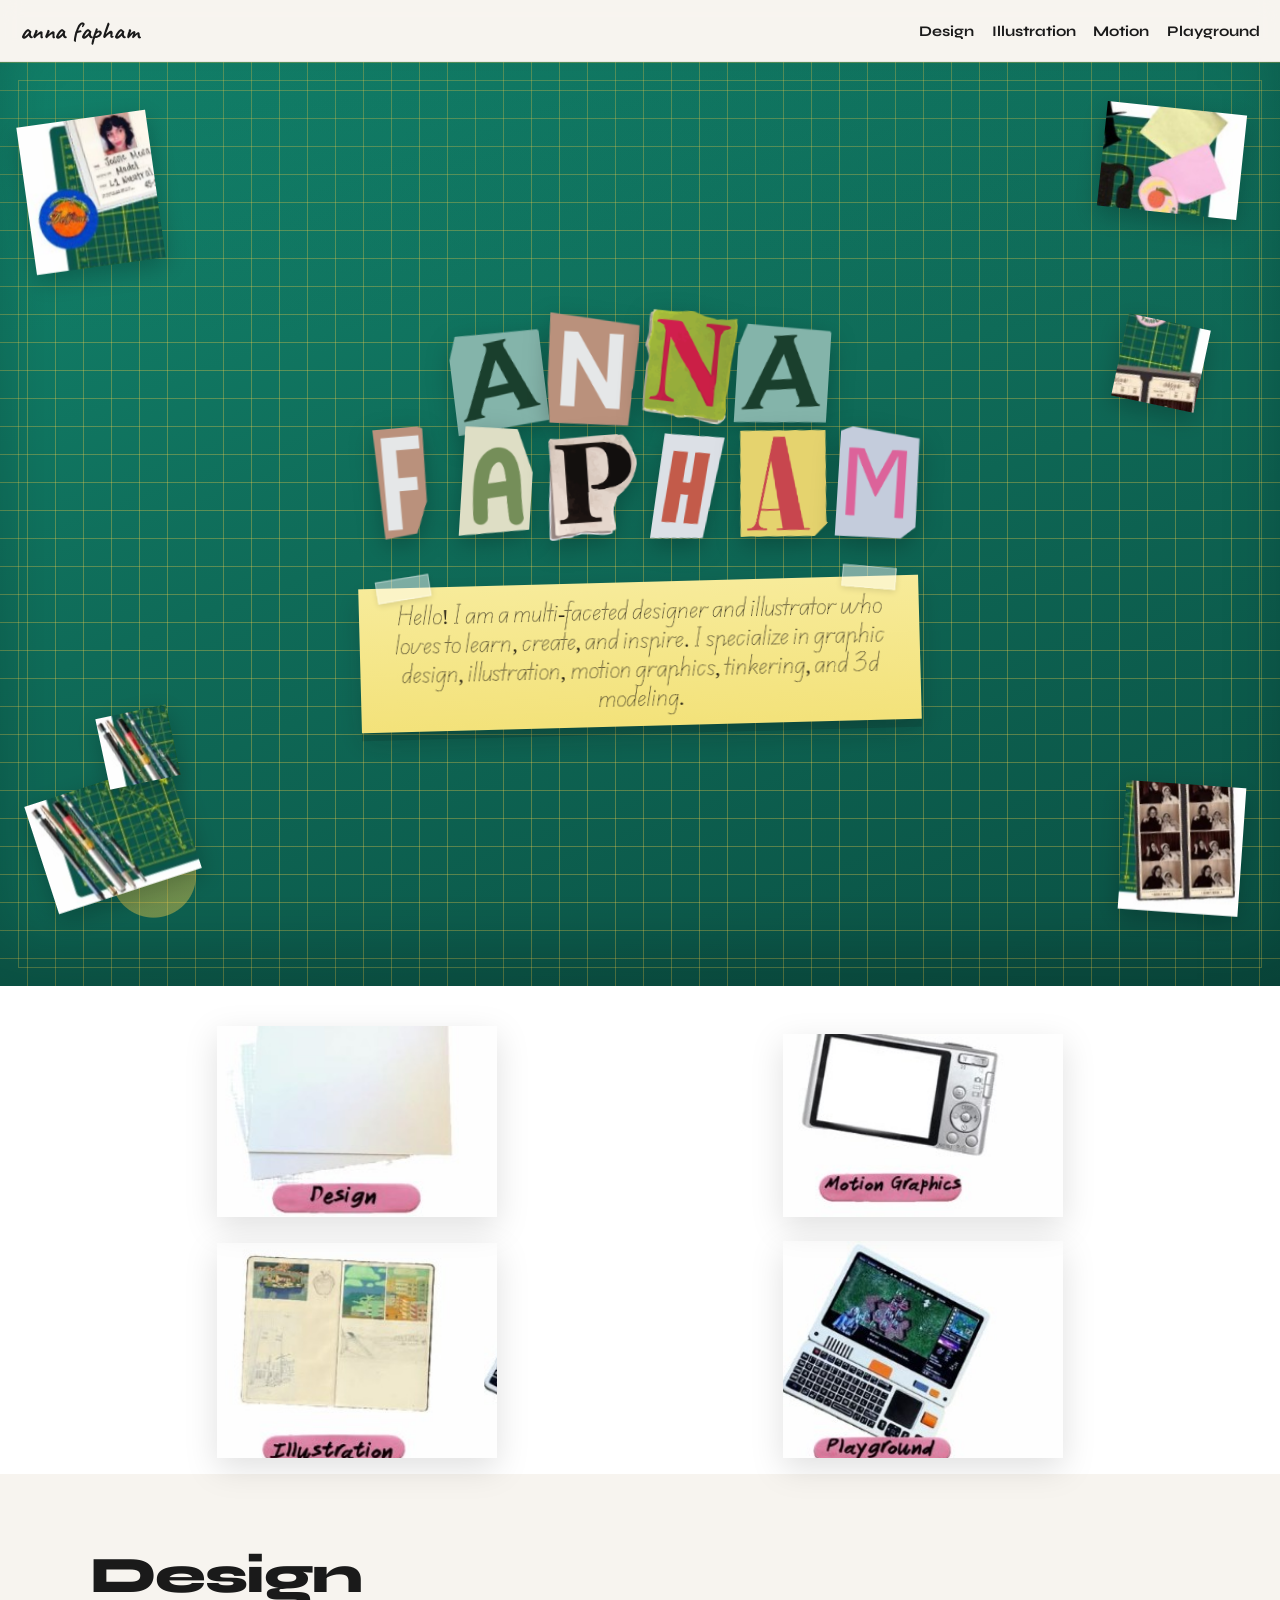
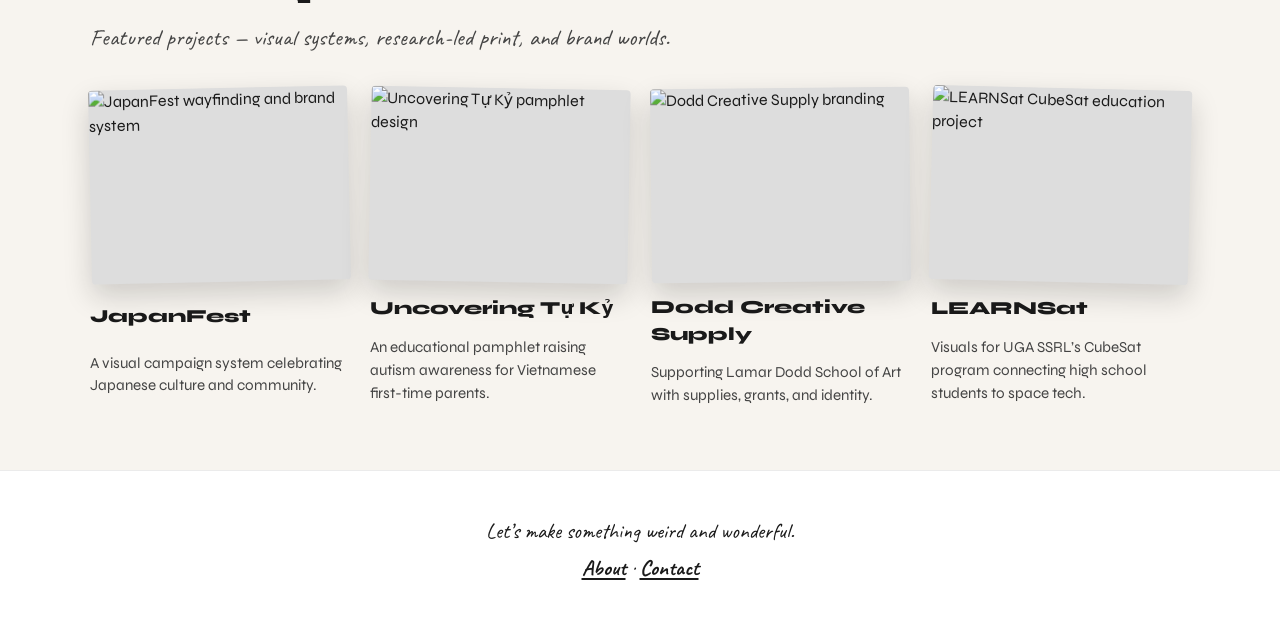
==== index.html @ a3bc03bc "Initial draft of Anna Fapham portfolio redesign Co-authored-by: Cursor <cursoragent@cursor.com>" ====
<!DOCTYPE html>
<html lang="en">
  <head>
    <meta charset="UTF-8" />
    <meta name="viewport" content="width=device-width, initial-scale=1" />
    <title>Anna Fapham — Portfolio</title>
    <meta
      name="description"
      content="Anna Fapham — multidisciplinary designer and illustrator. Graphic design, illustration, motion graphics, and playful experiments."
    />
    <link rel="stylesheet" href="css/styles.css" />
  </head>
  <body>
    <header class="site-nav">
      <a class="site-nav__mark" href="index.html">anna fapham</a>
      <nav aria-label="Primary">
        <ul class="site-nav__links">
          <li><a href="#design">Design</a></li>
          <li><a href="illustration.html">Illustration</a></li>
          <li><a href="motion.html">Motion</a></li>
          <li><a href="playground.html">Playground</a></li>
        </ul>
      </nav>
    </header>

    <main>
      <section class="hero" aria-label="Introduction">
        <div class="hero__mat" aria-hidden="true"></div>

        <div class="prop prop--badge" data-depth="0.04">
          <img src="assets/props/badge.png" alt="" />
        </div>
        <div class="prop prop--stickies" data-depth="0.06">
          <img src="assets/props/sticky-notes.png" alt="" />
        </div>
        <div class="prop prop--peach" data-depth="0.08">
          <img src="assets/props/peach-sticker.png" alt="" />
        </div>
        <div class="prop prop--pens" data-depth="0.05">
          <img src="assets/props/pens.png" alt="" />
        </div>
        <div class="prop prop--delfino" data-depth="0.07">
          <img src="assets/props/delfino-sticker.png" alt="" />
        </div>
        <div class="prop prop--photos" data-depth="0.05">
          <img src="assets/props/photostrips.png" alt="" />
        </div>

        <div class="hero__inner">
          <h1 class="scrap-name" aria-label="Anna Fapham">
            <span class="scrap-name__word" aria-hidden="true">
              <img data-letter="a" src="assets/name-scraps/letters_a-01.png" alt="" />
              <img data-letter="n" src="assets/name-scraps/letters_n-09.png" alt="" />
              <img data-letter="n" src="assets/name-scraps/letters_n-10.png" alt="" />
              <img data-letter="a" src="assets/name-scraps/letters_a-02.png" alt="" />
            </span>
            <span class="scrap-name__word" aria-hidden="true">
              <img data-letter="f" src="assets/name-scraps/letters_f-33.png" alt="" />
              <img data-letter="a" src="assets/name-scraps/letters_a-03.png" alt="" />
              <img data-letter="p" src="assets/name-scraps/letters_p-17.png" alt="" />
              <img data-letter="h" src="assets/name-scraps/letters_h-25.png" alt="" />
              <img data-letter="a" src="assets/name-scraps/letters_a-05.png" alt="" />
              <img data-letter="m" src="assets/name-scraps/letters_m-41.png" alt="" />
            </span>
          </h1>

          <p class="tag-strip">
            Hello! I am a multi-faceted designer and illustrator who loves to learn,
            create, and inspire. I specialize in graphic design, illustration,
            motion graphics, tinkering, and 3d modeling.
          </p>
        </div>
      </section>

      <nav class="object-nav" aria-label="Explore work">
        <div class="object-nav__grid">
          <a class="object-link" href="#design">
            <img src="assets/nav/design-papers.png" alt="Design" />
          </a>
          <a class="object-link" href="motion.html">
            <img src="assets/nav/motion-camera.png" alt="Motion Graphics" />
          </a>
          <a class="object-link" href="illustration.html">
            <img src="assets/nav/illustration-sketchbook.png" alt="Illustration" />
          </a>
          <a class="object-link" href="playground.html">
            <img src="assets/nav/playground-device.png" alt="Playground" />
          </a>
        </div>
      </nav>

      <section class="section" id="design">
        <div class="section__inner">
          <h2 class="section__title">Design</h2>
          <p class="section__lede">
            Featured projects — visual systems, research-led print, and brand worlds.
          </p>

          <div class="project-grid">
            <article class="project">
              <a
                class="project__media"
                href="https://annafaapham.com/work/japanfest"
                target="_blank"
                rel="noopener"
              >
                <img
                  src="https://annafaapham.com/images/organized/home/landingpics/japanfest-wayfinding-home.png"
                  alt="JapanFest wayfinding and brand system"
                />
              </a>
              <h3 class="project__title">JapanFest</h3>
              <p class="project__blurb">
                A visual campaign system celebrating Japanese culture and community.
              </p>
            </article>

            <article class="project">
              <a
                class="project__media"
                href="https://annafaapham.com/work/uncoveringtuky"
                target="_blank"
                rel="noopener"
              >
                <img
                  src="https://annafaapham.com/images/organized/home/landingpics/uncoveringtuky.jpg"
                  alt="Uncovering Tự Kỷ pamphlet design"
                />
              </a>
              <h3 class="project__title">Uncovering Tự Kỷ</h3>
              <p class="project__blurb">
                An educational pamphlet raising autism awareness for Vietnamese
                first-time parents.
              </p>
            </article>

            <article class="project">
              <a
                class="project__media"
                href="https://annafaapham.com/work/doddcreativesupply"
                target="_blank"
                rel="noopener"
              >
                <img
                  src="https://annafaapham.com/images/organized/home/landingpics/doddcreativesupply.jpg"
                  alt="Dodd Creative Supply branding"
                />
              </a>
              <h3 class="project__title">Dodd Creative Supply</h3>
              <p class="project__blurb">
                Supporting Lamar Dodd School of Art with supplies, grants, and
                identity.
              </p>
            </article>

            <article class="project">
              <a
                class="project__media"
                href="https://annafaapham.com/work/learnsat"
                target="_blank"
                rel="noopener"
              >
                <img
                  src="https://annafaapham.com/images/organized/home/landingpics/learnsat.png"
                  alt="LEARNSat CubeSat education project"
                />
              </a>
              <h3 class="project__title">LEARNSat</h3>
              <p class="project__blurb">
                Visuals for UGA SSRL’s CubeSat program connecting high school
                students to space tech.
              </p>
            </article>
          </div>
        </div>
      </section>
    </main>

    <footer class="footer">
      <p>Let’s make something weird and wonderful.</p>
      <p>
        <a href="https://annafaapham.com/about">About</a>
        ·
        <a href="https://annafaapham.com/#">Contact</a>
      </p>
    </footer>

    <script src="js/main.js"></script>
  </body>
</html>
---- css/styles.css ----
@import url("https://fonts.googleapis.com/css2?family=Caveat:wght@500;700&family=Edu+AU+VIC+WA+NT+Dots:wght@400;700&family=Syne:wght@500;700;800&display=swap");

:root {
  --mat: #0f6b58;
  --mat-deep: #0a5043;
  --mat-line: #e8c84a;
  --ink: #1a1a1a;
  --paper: #f7f4ef;
  --pink: #f4a7c1;
  --pink-deep: #e889ab;
  --tape: #f3e27a;
  --shadow: rgba(20, 20, 20, 0.18);
  --max: 1100px;
}

*,
*::before,
*::after {
  box-sizing: border-box;
}

html {
  scroll-behavior: smooth;
}

body {
  margin: 0;
  color: var(--ink);
  background: var(--paper);
  font-family: "Syne", system-ui, sans-serif;
  line-height: 1.5;
  overflow-x: hidden;
}

img {
  max-width: 100%;
  display: block;
}

a {
  color: inherit;
  text-decoration: none;
}

.site-nav {
  position: sticky;
  top: 0;
  z-index: 40;
  display: flex;
  align-items: center;
  justify-content: space-between;
  gap: 1rem;
  padding: 0.75rem 1.25rem;
  background: rgba(247, 244, 239, 0.88);
  backdrop-filter: blur(10px);
  border-bottom: 1px solid rgba(0, 0, 0, 0.06);
}

.site-nav__mark {
  font-family: "Caveat", cursive;
  font-size: 1.55rem;
  font-weight: 700;
  letter-spacing: 0.02em;
}

.site-nav__links {
  display: flex;
  flex-wrap: wrap;
  gap: 0.85rem 1.1rem;
  list-style: none;
  margin: 0;
  padding: 0;
  font-size: 0.92rem;
  font-weight: 700;
}

.site-nav__links a {
  position: relative;
}

.site-nav__links a::after {
  content: "";
  position: absolute;
  left: 0;
  bottom: -2px;
  width: 100%;
  height: 2px;
  background: var(--pink);
  transform: scaleX(0);
  transform-origin: left;
  transition: transform 0.25s ease;
}

.site-nav__links a:hover::after,
.site-nav__links a[aria-current="page"]::after {
  transform: scaleX(1);
}

/* —— Hero / cutting mat —— */
.hero {
  position: relative;
  min-height: min(92vh, 920px);
  padding: 2.5rem 1.25rem 3.5rem;
  overflow: hidden;
  isolation: isolate;
}

.hero__mat {
  position: absolute;
  inset: 0;
  z-index: -2;
  background:
    linear-gradient(180deg, rgba(10, 80, 67, 0.12), transparent 30%),
    repeating-linear-gradient(
      0deg,
      transparent 0,
      transparent 27px,
      rgba(232, 200, 74, 0.35) 27px,
      rgba(232, 200, 74, 0.35) 28px
    ),
    repeating-linear-gradient(
      90deg,
      transparent 0,
      transparent 27px,
      rgba(232, 200, 74, 0.35) 27px,
      rgba(232, 200, 74, 0.35) 28px
    ),
    radial-gradient(circle at 12% 88%, rgba(232, 200, 74, 0.45) 0 42px, transparent 43px),
    linear-gradient(160deg, #12856d 0%, var(--mat) 45%, var(--mat-deep) 100%);
  box-shadow: inset 0 -40px 60px rgba(0, 0, 0, 0.18);
}

.hero__mat::before {
  content: "";
  position: absolute;
  inset: 18px;
  border: 1px solid rgba(232, 200, 74, 0.28);
  pointer-events: none;
}

.hero__inner {
  position: relative;
  max-width: var(--max);
  margin: 0 auto;
  min-height: inherit;
  display: grid;
  align-content: center;
  gap: 1.75rem;
}

.scrap-name {
  display: flex;
  flex-wrap: wrap;
  justify-content: center;
  align-items: flex-end;
  gap: 0.15rem 0.35rem;
  max-width: 920px;
  margin: 0 auto;
  padding: 0.5rem;
  /* Reserve space so scrap swaps never shove the sticky note */
  min-height: clamp(72px, 14vw, 130px);
  contain: layout;
}

.scrap-name__word {
  display: flex;
  align-items: flex-end;
  gap: 0.2rem;
}

@keyframes scrap-flash {
  0% {
    transform: rotate(calc(var(--tilt, 0deg) - 7deg)) translateY(calc(var(--y, 0px) + 4px))
      scale(0.96) skewX(-3deg);
  }
  40% {
    transform: rotate(calc(var(--tilt, 0deg) + 5deg)) translateY(calc(var(--y, 0px) - 3px))
      scale(1.03) skewX(2deg);
  }
  100% {
    transform: rotate(var(--tilt, 0deg)) translateY(var(--y, 0px)) scale(1) skewX(0deg);
  }
}

.scrap-name img {
  width: clamp(46px, 9vw, 92px);
  height: clamp(56px, 11vw, 110px);
  object-fit: contain;
  object-position: center bottom;
  flex: 0 0 auto;
  transform: rotate(var(--tilt, 0deg)) translateY(var(--y, 0px));
  filter: drop-shadow(0 8px 12px rgba(0, 0, 0, 0.25));
  cursor: default;
  user-select: none;
  backface-visibility: hidden;
}

.scrap-name img.is-flashing {
  animation: scrap-flash 0.4s cubic-bezier(0.22, 1.15, 0.36, 1);
}

.scrap-name img:hover,
.scrap-name img:focus-visible {
  animation: none;
  transform: rotate(calc(var(--tilt, 0deg) * -1.4)) translateY(-10px) scale(1.08);
  transition: transform 0.35s cubic-bezier(0.22, 1, 0.36, 1);
  z-index: 2;
}

.scrap-name img:nth-child(odd) {
  --tilt: -4deg;
}
.scrap-name img:nth-child(even) {
  --tilt: 3.5deg;
}
.scrap-name__word:first-child img:nth-child(1) {
  --tilt: -7deg;
  --y: 6px;
}
.scrap-name__word:first-child img:nth-child(3) {
  --tilt: 6deg;
  --y: -4px;
}
.scrap-name__word:last-child img:nth-child(1) {
  --tilt: -5deg;
}
.scrap-name__word:last-child img:nth-child(4) {
  --tilt: 8deg;
  --y: 5px;
}

.tag-strip {
  width: min(560px, 92%);
  margin: 0.5rem auto 0;
  padding: 0.85rem 1.15rem;
  background:
    linear-gradient(180deg, #f7eb9a, var(--tape));
  color: #2a2416;
  font-family: "Edu AU VIC WA NT Dots", cursive;
  font-size: clamp(1.05rem, 2.2vw, 1.35rem);
  font-weight: 400;
  line-height: 1.35;
  text-align: center;
  /* Own GPU layer so letter swaps don't re-rasterize / blur this text */
  transform: rotate(-1.5deg) translateZ(0);
  backface-visibility: hidden;
  isolation: isolate;
  -webkit-font-smoothing: antialiased;
  box-shadow: 0 8px 0 rgba(0, 0, 0, 0.12), 0 12px 24px var(--shadow);
  position: relative;
  z-index: 2;
}

.tag-strip::before,
.tag-strip::after {
  content: "";
  position: absolute;
  top: -10px;
  width: 54px;
  height: 22px;
  background: rgba(255, 255, 255, 0.45);
  border: 1px solid rgba(255, 255, 255, 0.35);
  box-shadow: 0 2px 6px rgba(0, 0, 0, 0.12);
}

.tag-strip::before {
  left: 18px;
  transform: rotate(-8deg);
}

.tag-strip::after {
  right: 22px;
  transform: rotate(6deg);
}

.prop {
  position: absolute;
  pointer-events: none;
  z-index: 1;
  filter: drop-shadow(0 8px 12px rgba(0, 0, 0, 0.22));
  transform: translate3d(var(--tx, 0px), var(--ty, 0px), 0) rotate(var(--rot, 0deg));
  transition: transform 0.4s ease-out;
  will-change: transform;
}

.prop img {
  width: 100%;
  height: auto;
}

.prop--badge {
  top: 6%;
  left: 2%;
  width: clamp(72px, 14vw, 130px);
  --rot: -8deg;
}

.prop--stickies {
  top: 5%;
  right: 3%;
  width: clamp(80px, 15vw, 140px);
  --rot: 6deg;
}

.prop--peach {
  top: 28%;
  right: 6%;
  width: clamp(48px, 9vw, 84px);
  --rot: 12deg;
}

.prop--pens {
  bottom: 10%;
  left: 3%;
  width: clamp(90px, 16vw, 150px);
  --rot: -18deg;
}

.prop--photos {
  bottom: 8%;
  right: 3%;
  width: clamp(70px, 13vw, 120px);
  --rot: 4deg;
}

.prop--delfino {
  bottom: 22%;
  left: 8%;
  width: clamp(44px, 8vw, 72px);
  --rot: -12deg;
}

/* —— Object nav —— */
.object-nav {
  padding: 2.5rem 1.25rem 1rem;
  background: #fff;
}

.object-nav__grid {
  max-width: var(--max);
  margin: 0 auto;
  display: grid;
  grid-template-columns: repeat(2, minmax(0, 1fr));
  gap: 1.5rem 2rem;
  align-items: end;
}

.object-link {
  display: grid;
  justify-items: center;
  gap: 0.35rem;
  text-align: center;
  transition: transform 0.35s cubic-bezier(0.22, 1, 0.36, 1);
}

.object-link:hover,
.object-link:focus-visible {
  transform: translateY(-8px) rotate(var(--nudge, -1deg));
}

.object-link:nth-child(2) {
  --nudge: 1.5deg;
}
.object-link:nth-child(3) {
  --nudge: 1deg;
}
.object-link:nth-child(4) {
  --nudge: -1.5deg;
}

.object-link img {
  width: min(100%, 280px);
  height: auto;
  mix-blend-mode: multiply;
  filter: drop-shadow(0 10px 16px rgba(0, 0, 0, 0.12));
}

.object-link__fallback {
  display: inline-flex;
  align-items: center;
  justify-content: center;
  min-width: 9rem;
  padding: 0.45rem 1.2rem;
  border-radius: 999px;
  background: var(--pink);
  font-family: "Caveat", cursive;
  font-size: 1.35rem;
  font-weight: 700;
  box-shadow: 0 4px 0 rgba(0, 0, 0, 0.12);
}

/* —— Sections —— */
.section {
  padding: 4rem 1.25rem;
}

.section__inner {
  max-width: var(--max);
  margin: 0 auto;
}

.section__title {
  margin: 0 0 0.35rem;
  font-size: clamp(2rem, 5vw, 3.2rem);
  font-weight: 800;
  letter-spacing: -0.03em;
}

.section__lede {
  margin: 0 0 2rem;
  max-width: 38rem;
  font-family: "Caveat", cursive;
  font-size: 1.45rem;
  color: #444;
}

.project-grid {
  display: grid;
  grid-template-columns: repeat(auto-fit, minmax(240px, 1fr));
  gap: 1.35rem;
}

.project {
  display: grid;
  gap: 0.75rem;
  transition: transform 0.3s ease;
}

.project:hover {
  transform: translateY(-4px);
}

.project__media {
  aspect-ratio: 4 / 3;
  overflow: hidden;
  background: #ddd;
  border-radius: 4px;
  box-shadow: 0 12px 28px var(--shadow);
  transform: rotate(var(--spin, 0deg));
}

.project:nth-child(1) .project__media {
  --spin: -1.2deg;
}
.project:nth-child(2) .project__media {
  --spin: 1deg;
}
.project:nth-child(3) .project__media {
  --spin: -0.6deg;
}
.project:nth-child(4) .project__media {
  --spin: 1.4deg;
}

.project__media img {
  width: 100%;
  height: 100%;
  object-fit: cover;
  transition: transform 0.5s ease;
}

.project:hover .project__media img {
  transform: scale(1.05);
}

.project__title {
  margin: 0;
  font-size: 1.15rem;
  font-weight: 800;
}

.project__blurb {
  margin: 0;
  font-size: 0.95rem;
  color: #444;
}

.gallery-grid {
  display: grid;
  grid-template-columns: repeat(auto-fit, minmax(180px, 1fr));
  gap: 1rem;
}

.gallery-grid a {
  overflow: hidden;
  border-radius: 4px;
  box-shadow: 0 10px 22px var(--shadow);
  transform: rotate(calc((var(--i, 0) - 2) * 0.6deg));
}

.gallery-grid img {
  width: 100%;
  aspect-ratio: 1;
  object-fit: cover;
  transition: transform 0.4s ease;
}

.gallery-grid a:hover img {
  transform: scale(1.06);
}

.page-hero {
  padding: 3rem 1.25rem 1rem;
  text-align: center;
}

.page-hero h1 {
  margin: 0;
  font-size: clamp(2.4rem, 7vw, 4rem);
  font-weight: 800;
  letter-spacing: -0.04em;
}

.page-hero p {
  margin: 0.6rem auto 0;
  max-width: 28rem;
  font-family: "Caveat", cursive;
  font-size: 1.4rem;
}

.playground-stage {
  min-height: 420px;
  margin: 1rem auto 3rem;
  max-width: var(--max);
  border: 2px dashed rgba(0, 0, 0, 0.15);
  border-radius: 12px;
  background:
    radial-gradient(circle at 20% 30%, rgba(244, 167, 193, 0.35), transparent 40%),
    radial-gradient(circle at 80% 70%, rgba(232, 200, 74, 0.3), transparent 35%),
    #fff;
  position: relative;
  overflow: hidden;
  touch-action: none;
}

.doodle-hint {
  position: absolute;
  inset: 0;
  display: grid;
  place-items: center;
  font-family: "Caveat", cursive;
  font-size: 1.6rem;
  color: #777;
  pointer-events: none;
  transition: opacity 0.3s ease;
}

.playground-stage.is-drawing .doodle-hint {
  opacity: 0;
}

#doodle {
  width: 100%;
  height: 100%;
  display: block;
  cursor: crosshair;
}

.playground-tools {
  display: flex;
  flex-wrap: wrap;
  gap: 0.75rem;
  justify-content: center;
  margin-bottom: 2rem;
}

.btn {
  appearance: none;
  border: none;
  cursor: pointer;
  padding: 0.55rem 1.15rem;
  border-radius: 999px;
  background: var(--pink);
  font-family: "Caveat", cursive;
  font-size: 1.25rem;
  font-weight: 700;
  box-shadow: 0 4px 0 rgba(0, 0, 0, 0.12);
  transition: transform 0.2s ease, background 0.2s ease;
}

.btn:hover {
  transform: translateY(-2px);
  background: var(--pink-deep);
}

.footer {
  padding: 2.5rem 1.25rem 3rem;
  text-align: center;
  border-top: 1px solid rgba(0, 0, 0, 0.08);
  background: #fff;
}

.footer p {
  margin: 0.25rem 0;
  font-family: "Caveat", cursive;
  font-size: 1.35rem;
}

.footer a {
  font-weight: 700;
  text-decoration: underline;
  text-decoration-thickness: 2px;
  text-underline-offset: 3px;
}

@media (max-width: 720px) {
  .object-nav__grid {
    grid-template-columns: 1fr 1fr;
    gap: 1rem;
  }

  .prop--badge,
  .prop--stickies,
  .prop--peach,
  .prop--pens,
  .prop--photos,
  .prop--delfino {
    opacity: 0.9;
  }

  .prop--pens,
  .prop--delfino {
    display: none;
  }
}

@media (prefers-reduced-motion: reduce) {
  html {
    scroll-behavior: auto;
  }

  .scrap-name img,
  .object-link,
  .project,
  .project__media img,
  .gallery-grid img,
  .prop {
    transition: none !important;
    animation: none !important;
  }
}
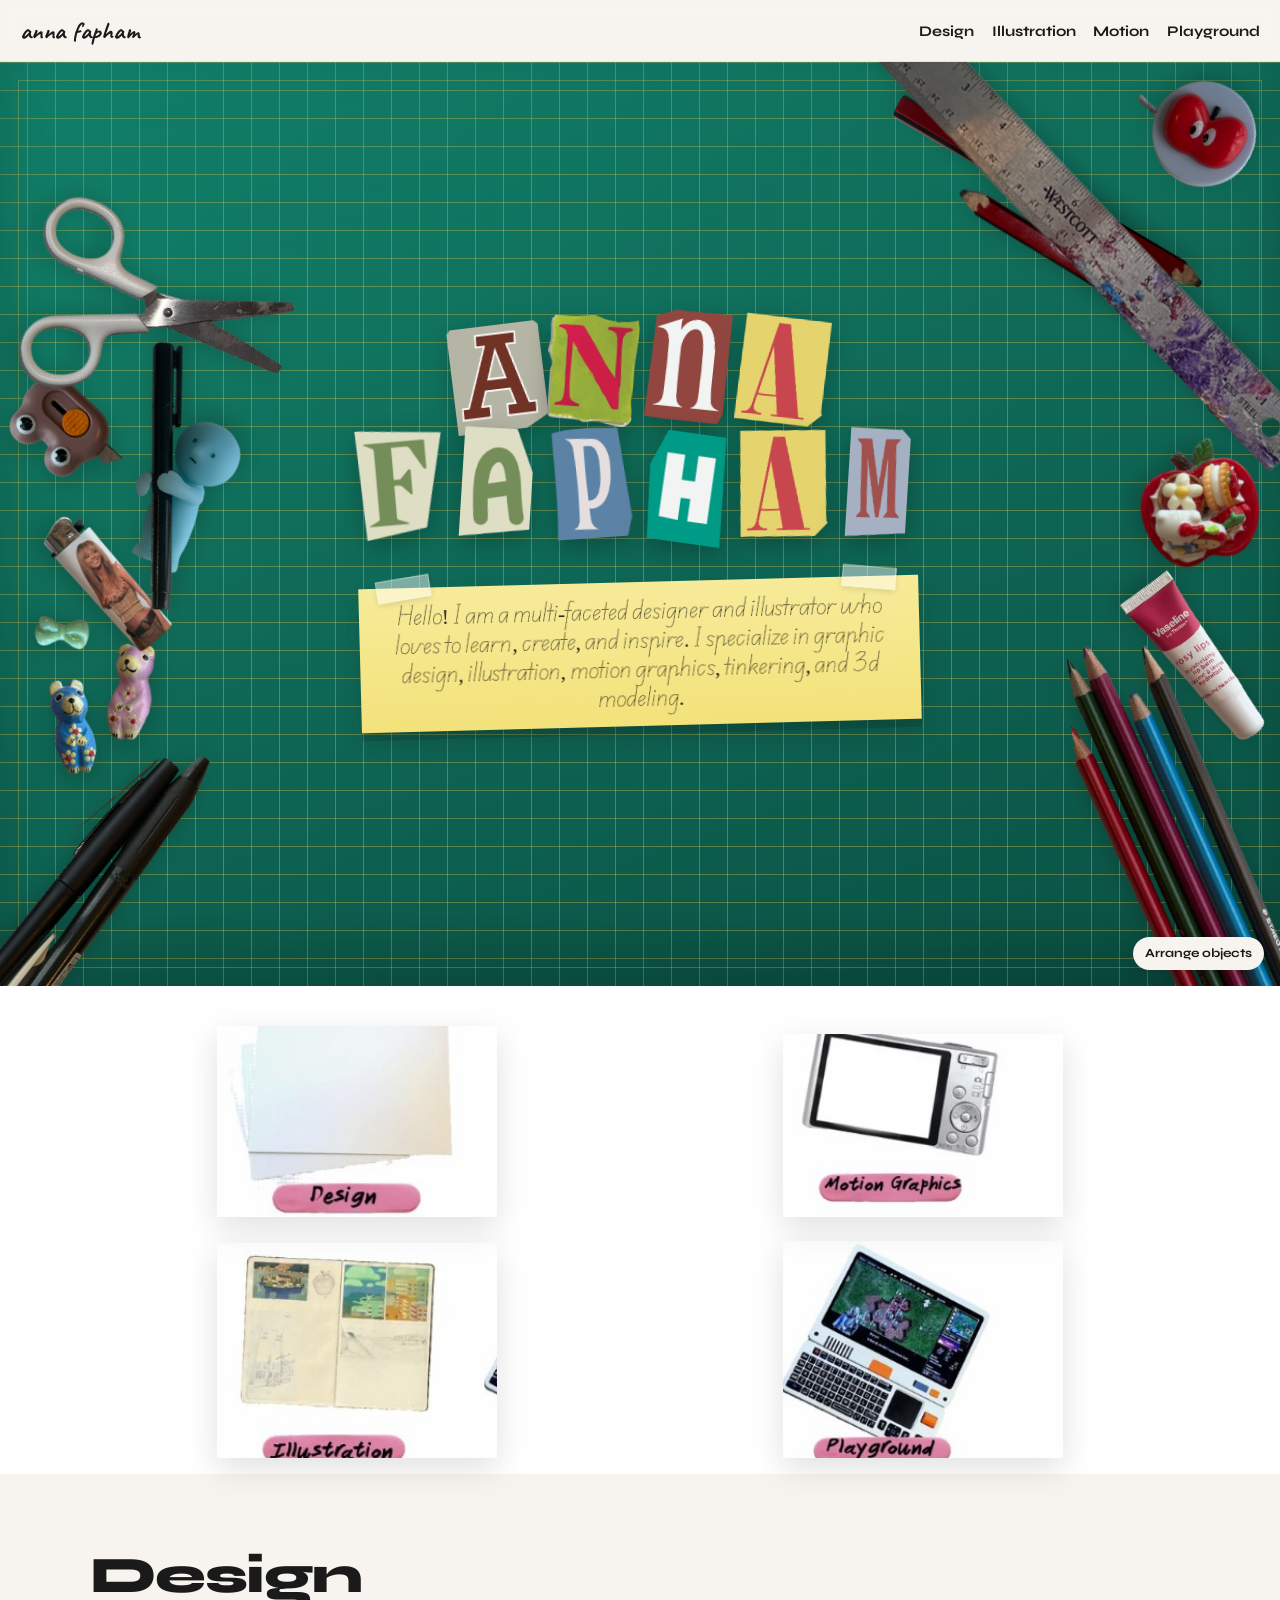
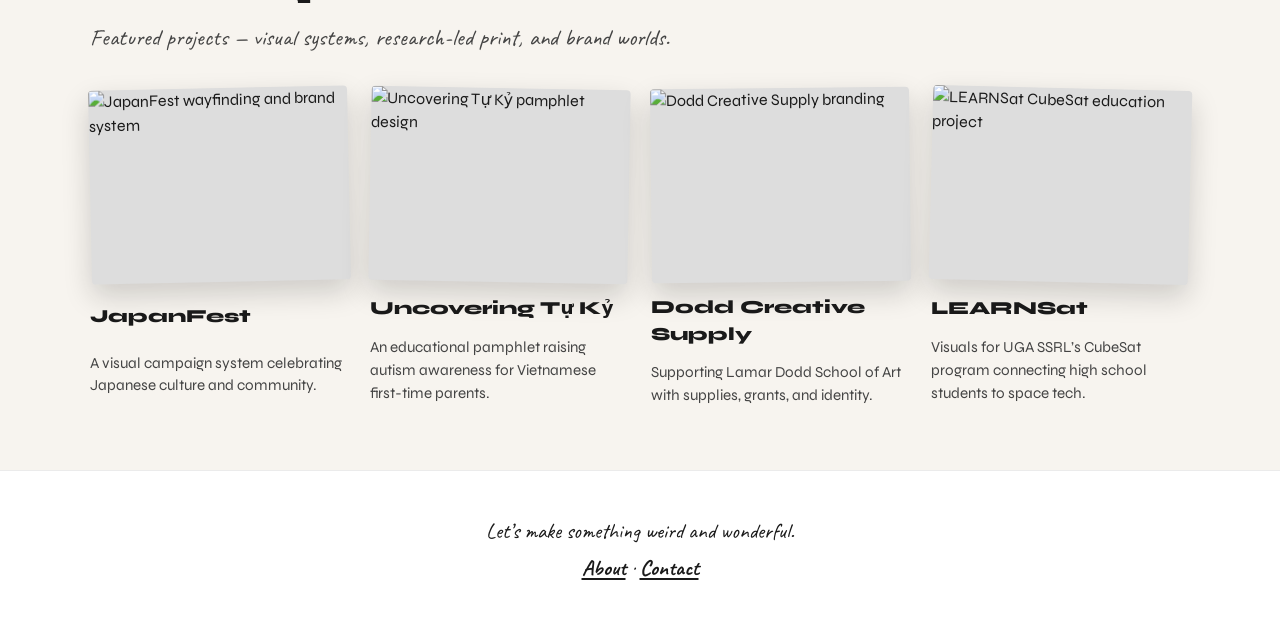
==== commit 65134f69: "Save the cutting-mat object layout and arrange tools. Co-authored-by: Cursor <cursoragent@cursor.com" ====
--- a/index.html
+++ b/index.html
@@ -27,24 +27,7 @@
       <section class="hero" aria-label="Introduction">
         <div class="hero__mat" aria-hidden="true"></div>
 
-        <div class="prop prop--badge" data-depth="0.04">
-          <img src="assets/props/badge.png" alt="" />
-        </div>
-        <div class="prop prop--stickies" data-depth="0.06">
-          <img src="assets/props/sticky-notes.png" alt="" />
-        </div>
-        <div class="prop prop--peach" data-depth="0.08">
-          <img src="assets/props/peach-sticker.png" alt="" />
-        </div>
-        <div class="prop prop--pens" data-depth="0.05">
-          <img src="assets/props/pens.png" alt="" />
-        </div>
-        <div class="prop prop--delfino" data-depth="0.07">
-          <img src="assets/props/delfino-sticker.png" alt="" />
-        </div>
-        <div class="prop prop--photos" data-depth="0.05">
-          <img src="assets/props/photostrips.png" alt="" />
-        </div>
+        <div class="desk" aria-hidden="true"></div>
 
         <div class="hero__inner">
           <h1 class="scrap-name" aria-label="Anna Fapham">
@@ -69,6 +52,26 @@
             create, and inspire. I specialize in graphic design, illustration,
             motion graphics, tinkering, and 3d modeling.
           </p>
+        </div>
+
+        <div class="desk-ui">
+          <p class="desk-hint">
+            Drag to move · scroll to resize · Alt-scroll to rotate · Delete to put back
+          </p>
+          <div class="desk-ui__actions">
+            <button class="desk-toggle" type="button" aria-pressed="false">
+              Arrange objects
+            </button>
+            <button class="desk-tray-toggle" type="button" aria-pressed="false">
+              Hide bar
+            </button>
+            <button class="desk-reset" type="button">Reset layout</button>
+          </div>
+        </div>
+
+        <div class="desk-tray" aria-label="Unused objects">
+          <p class="desk-tray__label">Click an object to drop it on the mat</p>
+          <div class="desk-tray__items"></div>
         </div>
       </section>
 
@@ -186,5 +189,6 @@
     </footer>
 
     <script src="js/main.js"></script>
+    <script src="js/desk.js"></script>
   </body>
 </html>
--- a/css/styles.css
+++ b/css/styles.css
@@ -125,7 +125,6 @@
       rgba(232, 200, 74, 0.35) 27px,
       rgba(232, 200, 74, 0.35) 28px
     ),
-    radial-gradient(circle at 12% 88%, rgba(232, 200, 74, 0.45) 0 42px, transparent 43px),
     linear-gradient(160deg, #12856d 0%, var(--mat) 45%, var(--mat-deep) 100%);
   box-shadow: inset 0 -40px 60px rgba(0, 0, 0, 0.18);
 }
@@ -140,6 +139,7 @@
 
 .hero__inner {
   position: relative;
+  z-index: 8;
   max-width: var(--max);
   margin: 0 auto;
   min-height: inherit;
@@ -288,46 +288,169 @@
   height: auto;
 }
 
-.prop--badge {
-  top: 6%;
-  left: 2%;
-  width: clamp(72px, 14vw, 130px);
-  --rot: -8deg;
-}
-
-.prop--stickies {
-  top: 5%;
-  right: 3%;
-  width: clamp(80px, 15vw, 140px);
-  --rot: 6deg;
-}
-
-.prop--peach {
-  top: 28%;
-  right: 6%;
-  width: clamp(48px, 9vw, 84px);
-  --rot: 12deg;
-}
-
-.prop--pens {
-  bottom: 10%;
-  left: 3%;
-  width: clamp(90px, 16vw, 150px);
-  --rot: -18deg;
-}
-
-.prop--photos {
-  bottom: 8%;
-  right: 3%;
-  width: clamp(70px, 13vw, 120px);
-  --rot: 4deg;
-}
-
-.prop--delfino {
-  bottom: 22%;
-  left: 8%;
-  width: clamp(44px, 8vw, 72px);
-  --rot: -12deg;
+.desk {
+  position: absolute;
+  inset: 0;
+  z-index: 3;
+  pointer-events: none;
+}
+
+.desk-item {
+  position: absolute;
+  left: 0;
+  top: 0;
+  margin: 0;
+  pointer-events: none;
+  transform-origin: center center;
+  user-select: none;
+  touch-action: none;
+}
+
+.desk-item img {
+  width: 100%;
+  height: auto;
+  pointer-events: none;
+}
+
+.desk-ui {
+  position: absolute;
+  right: 1rem;
+  bottom: 1rem;
+  z-index: 30;
+  display: flex;
+  flex-direction: column;
+  align-items: flex-end;
+  gap: 0.45rem;
+}
+
+.desk-ui__actions {
+  display: flex;
+  gap: 0.4rem;
+}
+
+.desk-toggle,
+.desk-reset,
+.desk-tray-toggle {
+  font: inherit;
+  font-size: 0.78rem;
+  font-weight: 700;
+  padding: 0.45rem 0.75rem;
+  border: 0;
+  border-radius: 999px;
+  background: var(--paper);
+  color: var(--ink);
+  box-shadow: 0 6px 16px var(--shadow);
+  cursor: pointer;
+}
+
+.desk-reset,
+.desk-tray-toggle {
+  display: none;
+  background: transparent;
+  color: var(--paper);
+  box-shadow: none;
+  text-decoration: underline;
+  text-underline-offset: 3px;
+}
+
+.desk-hint {
+  display: none;
+  margin: 0;
+  max-width: 16rem;
+  padding: 0.45rem 0.65rem;
+  background: rgba(247, 244, 239, 0.92);
+  color: var(--ink);
+  font-size: 0.72rem;
+  line-height: 1.35;
+  border-radius: 8px;
+}
+
+.desk-tray {
+  display: none;
+  position: absolute;
+  left: 0;
+  right: 0;
+  bottom: 0;
+  z-index: 28;
+  padding: 0.65rem 1rem 4.25rem;
+  background: linear-gradient(180deg, transparent, rgba(10, 80, 67, 0.72) 28%);
+  pointer-events: none;
+}
+
+.desk-tray__label {
+  margin: 0 0 0.4rem;
+  color: var(--paper);
+  font-size: 0.75rem;
+  font-weight: 700;
+  pointer-events: none;
+}
+
+.desk-tray__items {
+  display: flex;
+  gap: 0.45rem;
+  overflow-x: auto;
+  padding: 0.2rem 0 0.4rem;
+  pointer-events: auto;
+}
+
+.desk-tray__item {
+  flex: 0 0 auto;
+  width: 58px;
+  height: 58px;
+  padding: 4px;
+  border: 1px dashed rgba(247, 244, 239, 0.45);
+  border-radius: 8px;
+  background: rgba(247, 244, 239, 0.12);
+  cursor: pointer;
+}
+
+.desk-tray__item img {
+  width: 100%;
+  height: 100%;
+  object-fit: contain;
+}
+
+body.is-arranging .hero__inner {
+  pointer-events: none;
+  opacity: 0.82;
+}
+
+body.is-arranging .desk {
+  pointer-events: auto;
+}
+
+body.is-arranging .desk-item {
+  pointer-events: auto;
+  cursor: grab;
+}
+
+body.is-arranging .desk-item.is-dragging {
+  cursor: grabbing;
+  transition: none;
+}
+
+body.is-arranging .desk-item.is-selected {
+  outline: 2px solid #f3e27a;
+  outline-offset: 4px;
+}
+
+body.is-arranging .desk-hint,
+body.is-arranging .desk-reset,
+body.is-arranging .desk-tray-toggle,
+body.is-arranging .desk-tray {
+  display: block;
+}
+
+body.is-arranging .desk-tray {
+  display: block;
+}
+
+body.is-arranging.is-tray-hidden .desk-tray {
+  display: none;
+}
+
+body.is-arranging.is-tray-hidden .desk-ui {
+  bottom: 1rem;
 }
 
 /* —— Object nav —— */
@@ -608,20 +731,6 @@
     grid-template-columns: 1fr 1fr;
     gap: 1rem;
   }
-
-  .prop--badge,
-  .prop--stickies,
-  .prop--peach,
-  .prop--pens,
-  .prop--photos,
-  .prop--delfino {
-    opacity: 0.9;
-  }
-
-  .prop--pens,
-  .prop--delfino {
-    display: none;
-  }
 }
 
 @media (prefers-reduced-motion: reduce) {
